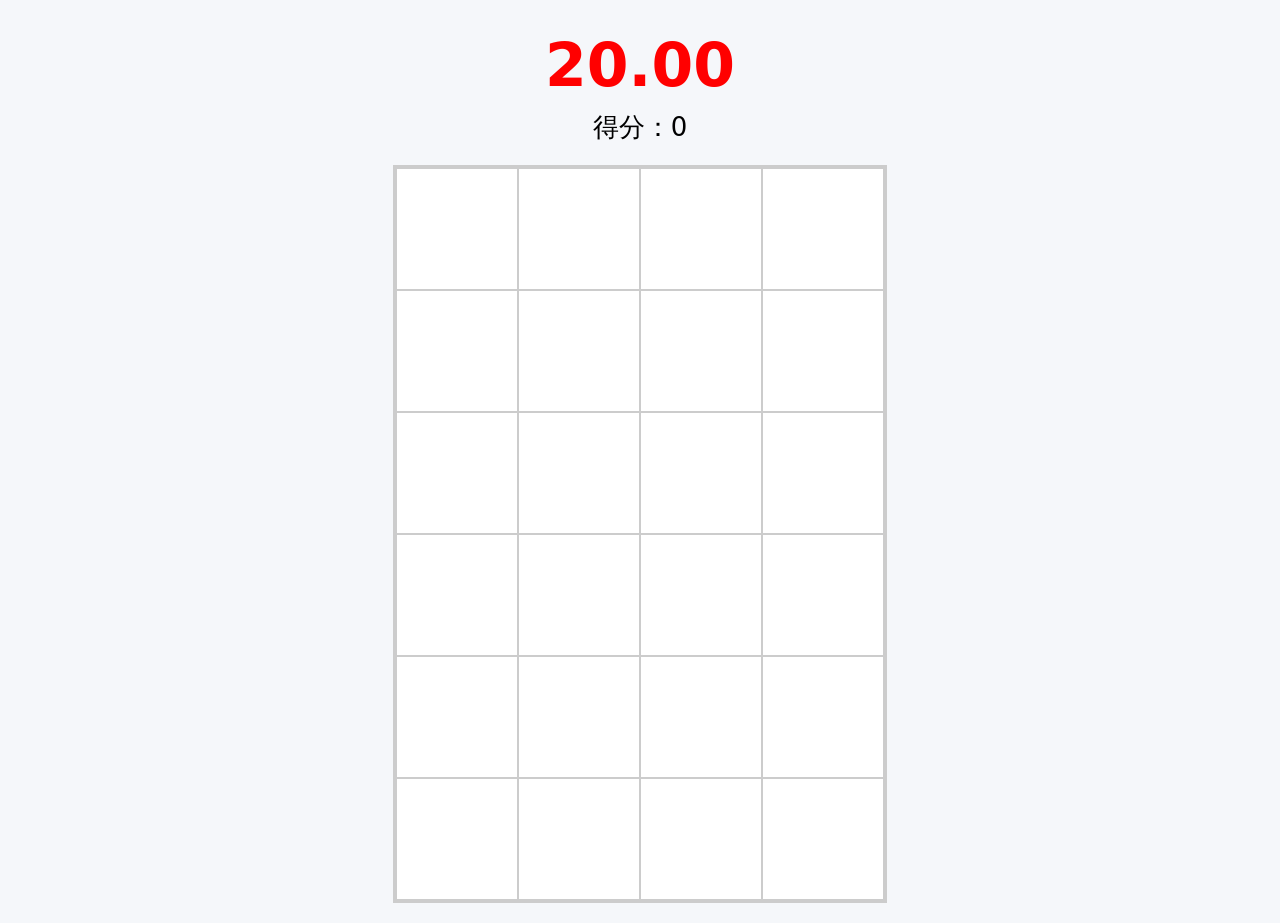
==== index.html @ 1febc7eb "v1.0.0 原始版本" ====
<!DOCTYPE html>
<html lang="zh-CN">
<head>
    <meta charset="UTF-8">
    <meta name="viewport" content="width=device-width, initial-scale=1.0">
    <title>钢琴块红球</title>
    <link rel="stylesheet" href="css/style.css"> <!-- 引入样式文件 -->
</head>
<body>
    <!-- 倒计时计时器 -->
    <div class="timer" id="timer">20.00</div>
    <!-- 得分显示区域 -->
    <div class="score">得分：<span id="score">0</span></div>
    <!-- 游戏主容器（Canvas） -->
    <canvas class="game-box" id="box"></canvas>

    <!-- 游戏结束遮罩 -->
    <div class="mask" id="mask"></div>

    <!-- 游戏结束弹窗 -->
    <div class="game-over" id="over">
        游戏结束<br>
        最终得分：<span id="final"></span><br>
        CPS：<span id="cps"></span><br>
        击败全网98%玩家<br>
        <button id="restart-btn">重新开始</button>
    </div>

    <!-- 游戏主逻辑（模块化引入） -->
    <script type="module" src="js/main.js"></script>
</body>
</html>
---- css/style.css ----
/* 全局样式重置 */
* {
    margin: 0;
    padding: 0;
    box-sizing: border-box;
    font-family: system-ui;
}

/* 页面主体样式 */
body {
    background: #f5f7fa;
    display: flex;
    flex-direction: column;
    align-items: center;
    justify-content: center;
    padding: 20px;
    min-height: 100vh;
}

/* 倒计时计时器样式 */
.timer {
    font-size: 60px;
    color: red;
    font-weight: 700;
    margin: 10px 0;
}

/* 得分显示样式 */
.score {
    font-size: 26px;
    margin-bottom: 20px;
}

/* 游戏主容器（Canvas） */
.game-box {
    --cell-size: 120px; /* 格子尺寸CSS变量 */
    position: relative;
    background: #ccc;
    padding: 2px;
    overflow: hidden;
}

/* 单个网格格子 */
.cell {
    background: #fff;
}

/* 红球样式 */
.red-ball {
    width: calc(var(--cell-size) * 0.666); /* 格子尺寸的2/3 */
    height: calc(var(--cell-size) * 0.666);
    background: red;
    border-radius: 50%; /* 圆形 */
    position: absolute;
    left: 50%;
    top: 50%;
    transform: translate(-50%, -50%); /* 居中 */
    cursor: pointer; /* 鼠标指针样式 */
    box-shadow: 0 4px 10px rgba(0,0,0,0.2); /* 阴影效果 */
    transition: top 0.3s ease-out, opacity 0.2s ease, background-color 0.15s ease; /* 过渡动画 */
    z-index: 10; /* 层级高于格子 */
}

/* 小球被点击后的样式 */
.red-ball.clicked {
    background: #ff6666; /* 浅红色 */
}

/* 小球点击按下效果 */
.red-ball:active {
    transform: translate(-50%, -50%) scale(0.9); /* 缩小10% */
}

/* 游戏结束遮罩层 */
.mask {
    position: fixed;
    top: 0;
    left: 0;
    width: 100vw;
    height: 100vh;
    background: rgba(0,0,0,0.5); /* 半透明黑色 */
    z-index: 998; /* 低于弹窗 */
    display: none; /* 默认隐藏 */
}

/* 游戏结束弹窗 */
.game-over {
    position: fixed;
    top: 50%;
    left: 50%;
    transform: translate(-50%, -50%); /* 居中 */
    background: #fff;
    padding: 40px;
    border-radius: 16px; /* 圆角 */
    box-shadow: 0 0 30px rgba(0,0,0,0.2); /* 弹窗阴影 */
    text-align: center;
    font-size: 30px;
    display: none; /* 默认隐藏 */
    z-index: 999; /* 最高层级 */
}

/* 重新开始按钮 */
#restart-btn {
    margin-top: 20px;
    padding: 12px 24px;
    font-size: 18px;
    font-weight: 600;
    color: #fff;
    background: red;
    border: none;
    border-radius: 8px;
    cursor: pointer;
    transition: background-color 0.3s ease, transform 0.1s ease;
}

#restart-btn:hover {
    background: #ff3333;
}

#restart-btn:active {
    transform: scale(0.95);
}

/* 移动端适配（屏幕宽度小于600px） */
@media screen and (max-width: 600px) {
    body {
        padding: 10px;
    }

    .timer {
        font-size: 40px;
        margin: 5px 0;
    }

    .score {
        font-size: 20px;
        margin-bottom: 10px;
    }

    .game-box {
        --cell-size: var(--mobile-cell-size, 70px);
    }

    .red-ball {
        width: calc(var(--mobile-cell-size, 70px) * 0.666);
        height: calc(var(--mobile-cell-size, 70px) * 0.666);
    }

    .game-over {
        padding: 25px;
        font-size: 22px;
        width: 80%;
        max-width: 300px;
    }

    #restart-btn {
        margin-top: 15px;
        padding: 10px 20px;
        font-size: 16px;
    }
}

/* 超小屏幕适配（屏幕宽度小于400px） */
@media screen and (max-width: 400px) {
    .timer {
        font-size: 32px;
    }

    .score {
        font-size: 18px;
    }

    .red-ball {
        width: calc(var(--mobile-cell-size, 60px) * 0.666);
        height: calc(var(--mobile-cell-size, 60px) * 0.666);
    }

    .game-over {
        padding: 20px;
        font-size: 18px;
    }
}
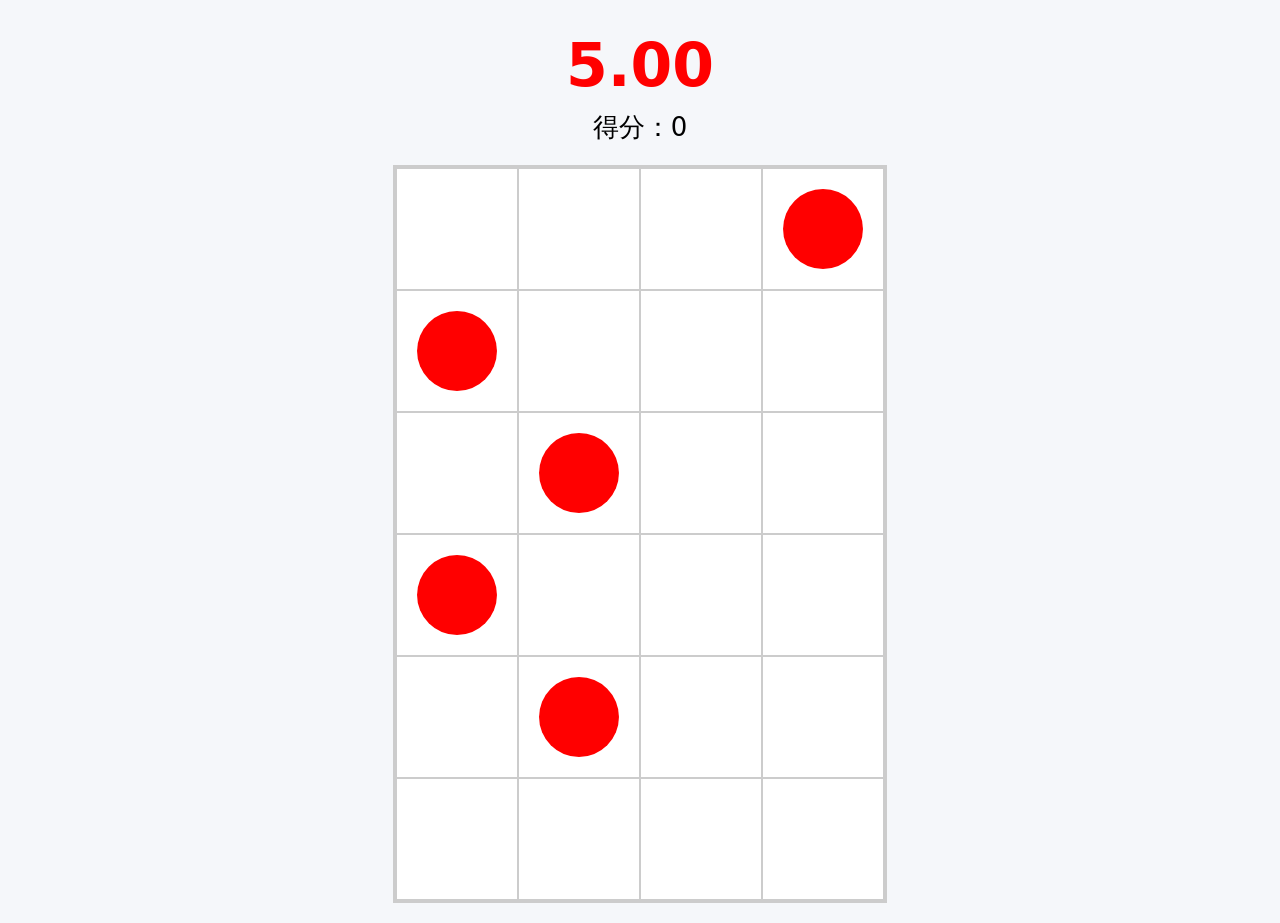
==== commit 85a75053: "feat: 新增苹果钢琴游戏核心代码" ====
--- a/index.html
+++ b/index.html
@@ -8,7 +8,7 @@
 </head>
 <body>
     <!-- 倒计时计时器 -->
-    <div class="timer" id="timer">20.00</div>
+    <div class="timer" id="timer"></div>
     <!-- 得分显示区域 -->
     <div class="score">得分：<span id="score">0</span></div>
     <!-- 游戏主容器（Canvas） -->
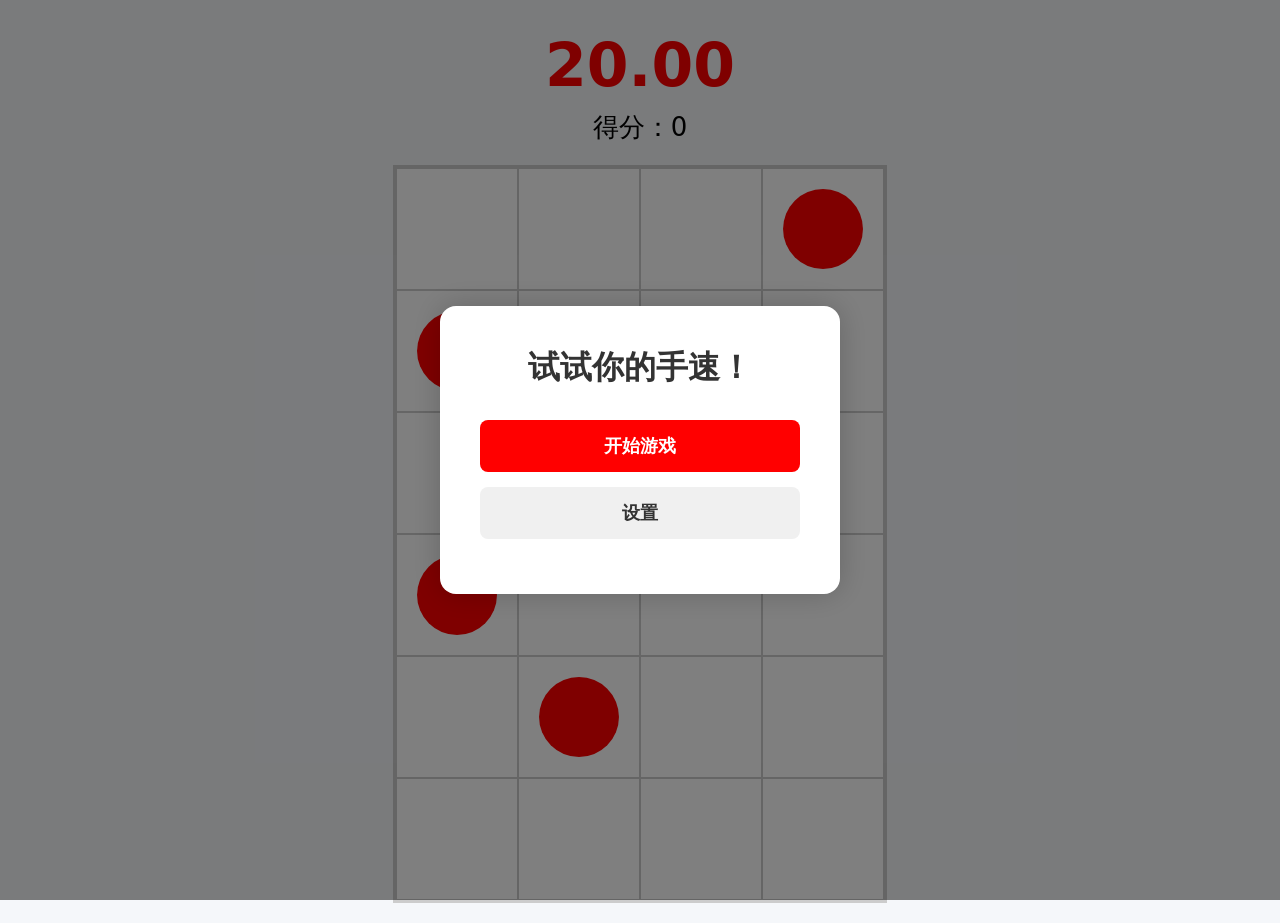
==== commit b72564e8: "feat: 开始菜单新增UI界面" ====
--- a/index.html
+++ b/index.html
@@ -1,32 +1,41 @@
-<!DOCTYPE html>
-<html lang="zh-CN">
-<head>
-    <meta charset="UTF-8">
-    <meta name="viewport" content="width=device-width, initial-scale=1.0">
-    <title>钢琴块红球</title>
-    <link rel="stylesheet" href="css/style.css"> <!-- 引入样式文件 -->
-</head>
-<body>
-    <!-- 倒计时计时器 -->
-    <div class="timer" id="timer"></div>
-    <!-- 得分显示区域 -->
-    <div class="score">得分：<span id="score">0</span></div>
-    <!-- 游戏主容器（Canvas） -->
-    <canvas class="game-box" id="box"></canvas>
-
-    <!-- 游戏结束遮罩 -->
-    <div class="mask" id="mask"></div>
-
-    <!-- 游戏结束弹窗 -->
-    <div class="game-over" id="over">
-        游戏结束<br>
-        最终得分：<span id="final"></span><br>
-        CPS：<span id="cps"></span><br>
-        击败全网98%玩家<br>
-        <button id="restart-btn">重新开始</button>
-    </div>
-
-    <!-- 游戏主逻辑（模块化引入） -->
-    <script type="module" src="js/main.js"></script>
-</body>
+<!DOCTYPE html>
+<html lang="zh-CN">
+<head>
+    <meta charset="UTF-8">
+    <meta name="viewport" content="width=device-width, initial-scale=1.0">
+    <title>钢琴块红球</title>
+    <link rel="stylesheet" href="css/style.css"> <!-- 引入样式文件 -->
+</head>
+<body>
+    <!-- 倒计时计时器 -->
+    <div class="timer" id="timer"></div>
+    <!-- 得分显示区域 -->
+    <div class="score">得分：<span id="score">0</span></div>
+    <!-- 游戏主容器（Canvas） -->
+    <canvas class="game-box" id="box"></canvas>
+
+    <!-- 开始菜单 -->
+    <div class="start-menu" id="start-menu">
+        <div class="start-menu-content">
+            <h1>试试你的手速！</h1>
+            <button id="start-btn">开始游戏</button>
+            <button id="settings-btn">设置</button>
+        </div>
+    </div>
+
+    <!-- 游戏结束遮罩 -->
+    <div class="mask" id="mask"></div>
+
+    <!-- 游戏结束弹窗 -->
+    <div class="game-over" id="over">
+        游戏结束<br>
+        最终得分：<span id="final"></span><br>
+        CPS：<span id="cps"></span><br>
+        击败全网98%玩家<br>
+        <button id="restart-btn">重新开始</button>
+    </div>
+
+    <!-- 游戏主逻辑（模块化引入） -->
+    <script type="module" src="js/main.js"></script>
+</body>
 </html>
--- a/css/style.css
+++ b/css/style.css
@@ -1,182 +1,247 @@
-/* 全局样式重置 */
-* {
-    margin: 0;
-    padding: 0;
-    box-sizing: border-box;
-    font-family: system-ui;
-}
-
-/* 页面主体样式 */
-body {
-    background: #f5f7fa;
-    display: flex;
-    flex-direction: column;
-    align-items: center;
-    justify-content: center;
-    padding: 20px;
-    min-height: 100vh;
-}
-
-/* 倒计时计时器样式 */
-.timer {
-    font-size: 60px;
-    color: red;
-    font-weight: 700;
-    margin: 10px 0;
-}
-
-/* 得分显示样式 */
-.score {
-    font-size: 26px;
-    margin-bottom: 20px;
-}
-
-/* 游戏主容器（Canvas） */
-.game-box {
-    --cell-size: 120px; /* 格子尺寸CSS变量 */
-    position: relative;
-    background: #ccc;
-    padding: 2px;
-    overflow: hidden;
-}
-
-/* 单个网格格子 */
-.cell {
-    background: #fff;
-}
-
-/* 红球样式 */
-.red-ball {
-    width: calc(var(--cell-size) * 0.666); /* 格子尺寸的2/3 */
-    height: calc(var(--cell-size) * 0.666);
-    background: red;
-    border-radius: 50%; /* 圆形 */
-    position: absolute;
-    left: 50%;
-    top: 50%;
-    transform: translate(-50%, -50%); /* 居中 */
-    cursor: pointer; /* 鼠标指针样式 */
-    box-shadow: 0 4px 10px rgba(0,0,0,0.2); /* 阴影效果 */
-    transition: top 0.3s ease-out, opacity 0.2s ease, background-color 0.15s ease; /* 过渡动画 */
-    z-index: 10; /* 层级高于格子 */
-}
-
-/* 小球被点击后的样式 */
-.red-ball.clicked {
-    background: #ff6666; /* 浅红色 */
-}
-
-/* 小球点击按下效果 */
-.red-ball:active {
-    transform: translate(-50%, -50%) scale(0.9); /* 缩小10% */
-}
-
-/* 游戏结束遮罩层 */
-.mask {
-    position: fixed;
-    top: 0;
-    left: 0;
-    width: 100vw;
-    height: 100vh;
-    background: rgba(0,0,0,0.5); /* 半透明黑色 */
-    z-index: 998; /* 低于弹窗 */
-    display: none; /* 默认隐藏 */
-}
-
-/* 游戏结束弹窗 */
-.game-over {
-    position: fixed;
-    top: 50%;
-    left: 50%;
-    transform: translate(-50%, -50%); /* 居中 */
-    background: #fff;
-    padding: 40px;
-    border-radius: 16px; /* 圆角 */
-    box-shadow: 0 0 30px rgba(0,0,0,0.2); /* 弹窗阴影 */
-    text-align: center;
-    font-size: 30px;
-    display: none; /* 默认隐藏 */
-    z-index: 999; /* 最高层级 */
-}
-
-/* 重新开始按钮 */
-#restart-btn {
-    margin-top: 20px;
-    padding: 12px 24px;
-    font-size: 18px;
-    font-weight: 600;
-    color: #fff;
-    background: red;
-    border: none;
-    border-radius: 8px;
-    cursor: pointer;
-    transition: background-color 0.3s ease, transform 0.1s ease;
-}
-
-#restart-btn:hover {
-    background: #ff3333;
-}
-
-#restart-btn:active {
-    transform: scale(0.95);
-}
-
-/* 移动端适配（屏幕宽度小于600px） */
-@media screen and (max-width: 600px) {
-    body {
-        padding: 10px;
-    }
-
-    .timer {
-        font-size: 40px;
-        margin: 5px 0;
-    }
-
-    .score {
-        font-size: 20px;
-        margin-bottom: 10px;
-    }
-
-    .game-box {
-        --cell-size: var(--mobile-cell-size, 70px);
-    }
-
-    .red-ball {
-        width: calc(var(--mobile-cell-size, 70px) * 0.666);
-        height: calc(var(--mobile-cell-size, 70px) * 0.666);
-    }
-
-    .game-over {
-        padding: 25px;
-        font-size: 22px;
-        width: 80%;
-        max-width: 300px;
-    }
-
-    #restart-btn {
-        margin-top: 15px;
-        padding: 10px 20px;
-        font-size: 16px;
-    }
-}
-
-/* 超小屏幕适配（屏幕宽度小于400px） */
-@media screen and (max-width: 400px) {
-    .timer {
-        font-size: 32px;
-    }
-
-    .score {
-        font-size: 18px;
-    }
-
-    .red-ball {
-        width: calc(var(--mobile-cell-size, 60px) * 0.666);
-        height: calc(var(--mobile-cell-size, 60px) * 0.666);
-    }
-
-    .game-over {
-        padding: 20px;
-        font-size: 18px;
-    }
-}
+/* 全局样式重置 */
+* {
+    margin: 0;
+    padding: 0;
+    box-sizing: border-box;
+    font-family: system-ui;
+}
+
+/* 页面主体样式 */
+body {
+    background: #f5f7fa;
+    display: flex;
+    flex-direction: column;
+    align-items: center;
+    justify-content: center;
+    padding: 20px;
+    min-height: 100vh;
+}
+
+/* 倒计时计时器样式 */
+.timer {
+    font-size: 60px;
+    color: red;
+    font-weight: 700;
+    margin: 10px 0;
+}
+
+/* 得分显示样式 */
+.score {
+    font-size: 26px;
+    margin-bottom: 20px;
+}
+
+/* 游戏主容器（Canvas） */
+.game-box {
+    --cell-size: 120px; /* 格子尺寸CSS变量 */
+    position: relative;
+    background: #ccc;
+    padding: 2px;
+    overflow: hidden;
+}
+
+/* 单个网格格子 */
+.cell {
+    background: #fff;
+}
+
+/* 红球样式 */
+.red-ball {
+    width: calc(var(--cell-size) * 0.666); /* 格子尺寸的2/3 */
+    height: calc(var(--cell-size) * 0.666);
+    background: red;
+    border-radius: 50%; /* 圆形 */
+    position: absolute;
+    left: 50%;
+    top: 50%;
+    transform: translate(-50%, -50%); /* 居中 */
+    cursor: pointer; /* 鼠标指针样式 */
+    box-shadow: 0 4px 10px rgba(0,0,0,0.2); /* 阴影效果 */
+    transition: top 0.3s ease-out, opacity 0.2s ease, background-color 0.15s ease; /* 过渡动画 */
+    z-index: 10; /* 层级高于格子 */
+}
+
+/* 小球被点击后的样式 */
+.red-ball.clicked {
+    background: #ff6666; /* 浅红色 */
+}
+
+/* 小球点击按下效果 */
+.red-ball:active {
+    transform: translate(-50%, -50%) scale(0.9); /* 缩小10% */
+}
+
+/* 游戏结束遮罩层 */
+.mask {
+    position: fixed;
+    top: 0;
+    left: 0;
+    width: 100vw;
+    height: 100vh;
+    background: rgba(0,0,0,0.5); /* 半透明黑色 */
+    z-index: 998; /* 低于弹窗 */
+    display: none; /* 默认隐藏 */
+}
+
+/* 游戏结束弹窗 */
+.game-over {
+    position: fixed;
+    top: 50%;
+    left: 50%;
+    transform: translate(-50%, -50%); /* 居中 */
+    background: #fff;
+    padding: 40px;
+    border-radius: 16px; /* 圆角 */
+    box-shadow: 0 0 30px rgba(0,0,0,0.2); /* 弹窗阴影 */
+    text-align: center;
+    font-size: 30px;
+    display: none; /* 默认隐藏 */
+    z-index: 999; /* 最高层级 */
+}
+
+/* 重新开始按钮 */
+#restart-btn {
+    margin-top: 20px;
+    padding: 12px 24px;
+    font-size: 18px;
+    font-weight: 600;
+    color: #fff;
+    background: red;
+    border: none;
+    border-radius: 8px;
+    cursor: pointer;
+    transition: background-color 0.3s ease, transform 0.1s ease;
+}
+
+#restart-btn:hover {
+    background: #ff3333;
+}
+
+#restart-btn:active {
+    transform: scale(0.95);
+}
+
+/* 移动端适配（屏幕宽度小于600px） */
+@media screen and (max-width: 600px) {
+    body {
+        padding: 10px;
+    }
+
+    .timer {
+        font-size: 40px;
+        margin: 5px 0;
+    }
+
+    .score {
+        font-size: 20px;
+        margin-bottom: 10px;
+    }
+
+    .game-box {
+        --cell-size: var(--mobile-cell-size, 70px);
+    }
+
+    .red-ball {
+        width: calc(var(--mobile-cell-size, 70px) * 0.666);
+        height: calc(var(--mobile-cell-size, 70px) * 0.666);
+    }
+
+    .game-over {
+        padding: 25px;
+        font-size: 22px;
+        width: 80%;
+        max-width: 300px;
+    }
+
+    #restart-btn {
+        margin-top: 15px;
+        padding: 10px 20px;
+        font-size: 16px;
+    }
+}
+
+/* 开始菜单 */
+.start-menu {
+    position: fixed;
+    top: 0;
+    left: 0;
+    width: 100vw;
+    height: 100vh;
+    background: rgba(0,0,0,0.5); /* 黑色半透明背景 */
+    z-index: 999;
+    display: flex;
+    align-items: center;
+    justify-content: center;
+}
+
+.start-menu-content {
+    background: #fff;
+    padding: 40px;
+    border-radius: 16px;
+    box-shadow: 0 0 30px rgba(0,0,0,0.2);
+    text-align: center;
+    width: 90%;
+    max-width: 400px;
+}
+
+.start-menu-content h1 {
+    font-size: 32px;
+    margin-bottom: 30px;
+    color: #333;
+}
+
+.start-menu-content button {
+    display: block;
+    width: 100%;
+    padding: 14px;
+    font-size: 18px;
+    font-weight: 600;
+    border: none;
+    border-radius: 8px;
+    cursor: pointer;
+    transition: all 0.3s ease;
+    margin-bottom: 15px;
+}
+
+#start-btn {
+    background: red;
+    color: #fff;
+}
+
+#start-btn:hover {
+    background: #ff3333;
+}
+
+#settings-btn {
+    background: #f0f0f0;
+    color: #333;
+}
+
+#settings-btn:hover {
+    background: #e0e0e0;
+}
+
+.start-menu-content button:active {
+    transform: scale(0.95);
+}
+
+/* 超小屏幕适配（屏幕宽度小于400px） */
+@media screen and (max-width: 400px) {
+    .timer {
+        font-size: 32px;
+    }
+
+    .score {
+        font-size: 18px;
+    }
+
+    .red-ball {
+        width: calc(var(--mobile-cell-size, 60px) * 0.666);
+        height: calc(var(--mobile-cell-size, 60px) * 0.666);
+    }
+
+    .game-over {
+        padding: 20px;
+        font-size: 18px;
+    }
+}
